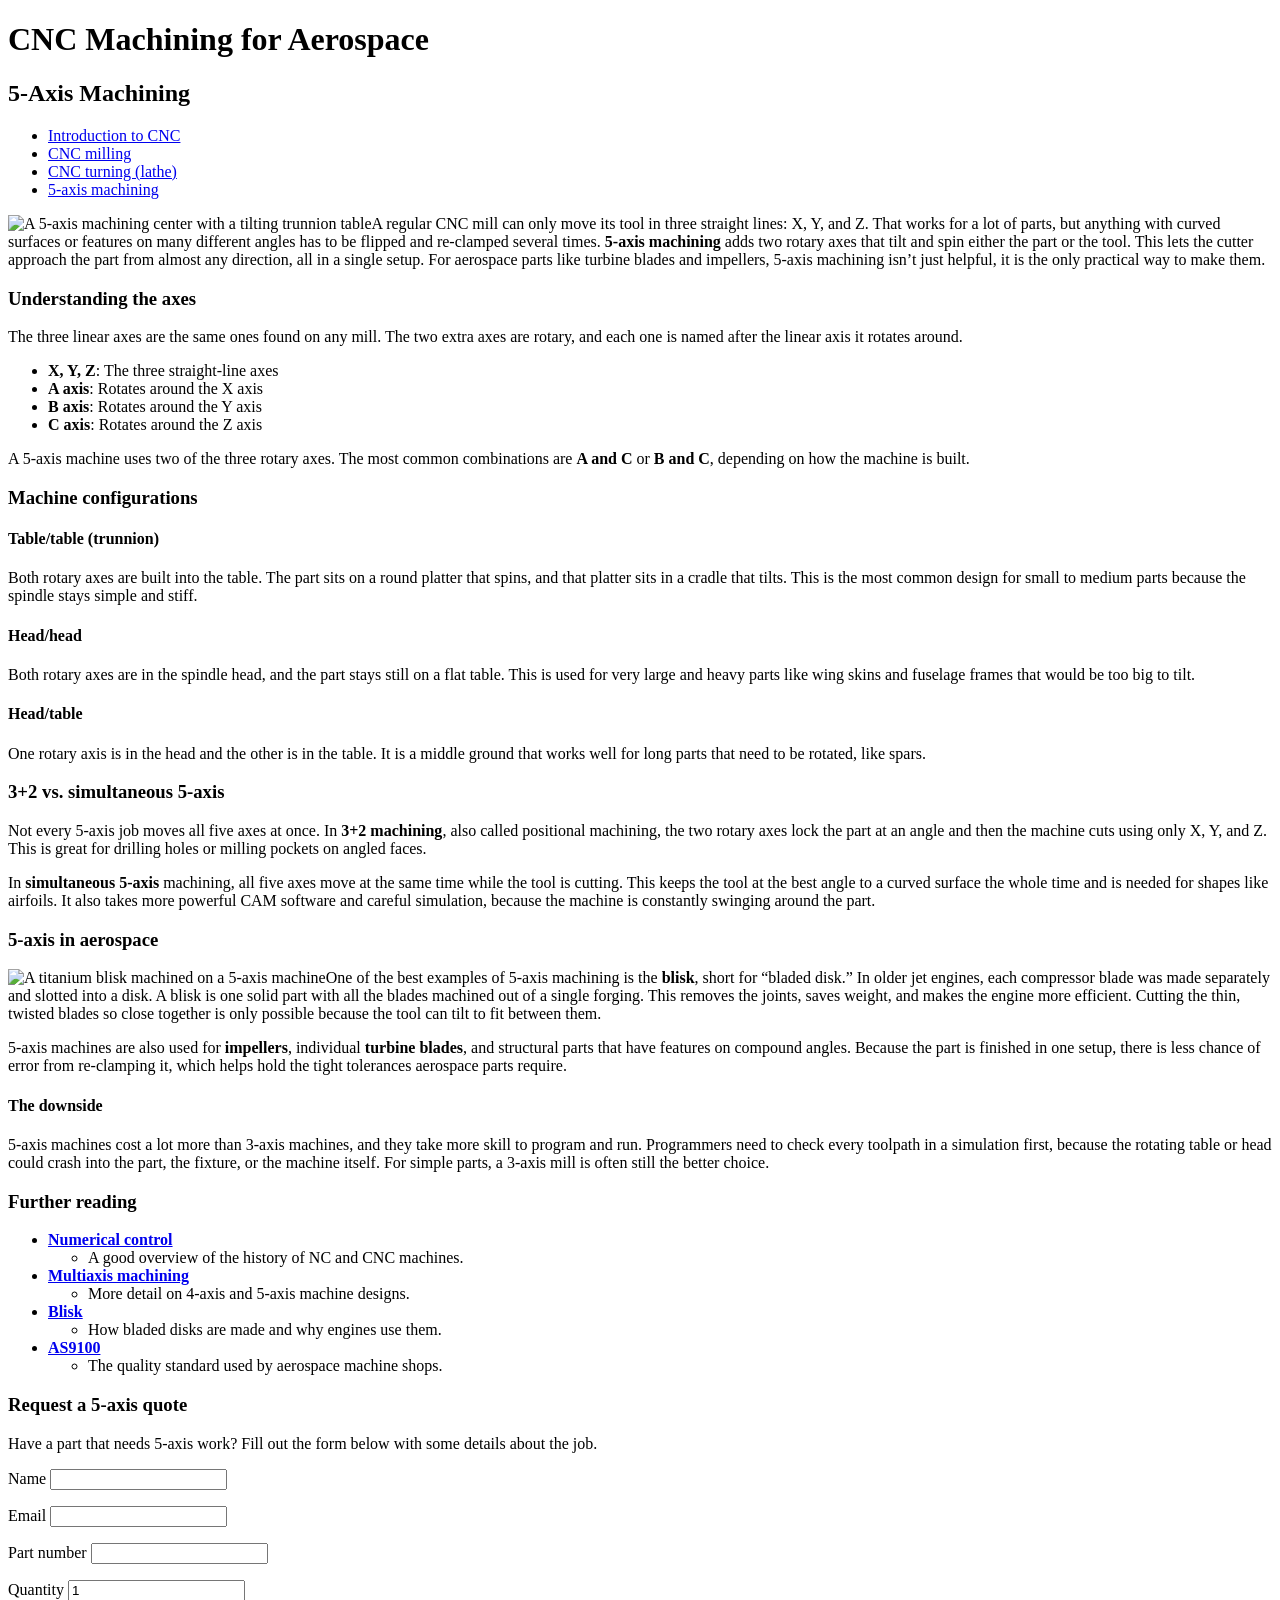
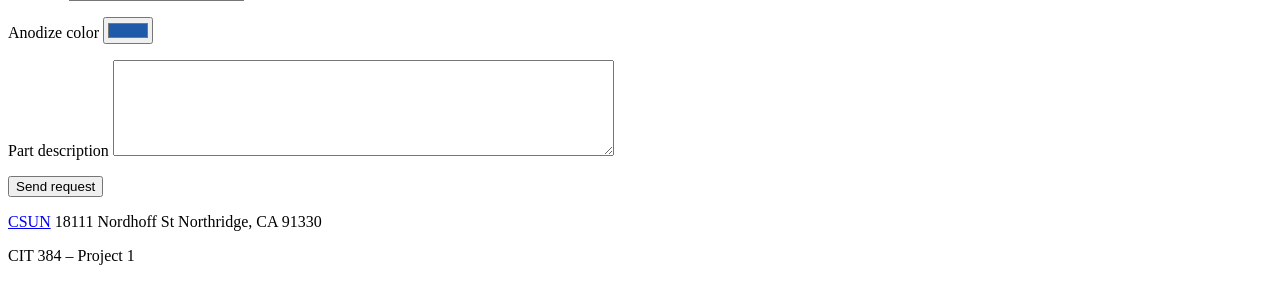
==== fiveaxis.html @ d52825aa "Add files via upload" ====
<!DOCTYPE html>
<!--
  CIT 384 - Project 1
  5-Axis Machining page
-->
<html lang="en">
  <head>
    <meta charset="utf-8" />
    <title>5-Axis Machining</title>
    <link href="css/styles.css" rel="stylesheet" type="text/css" />
  </head>
  <body>
    <header role="banner">
      <h1>CNC Machining for Aerospace</h1>
      <h2>5-Axis Machining</h2>
      <nav role="navigation">
        <ul>
          <li><a href="index.html" title="Introduction to CNC machining">Introduction to CNC</a></li>
          <li><a href="milling.html" title="CNC milling">CNC milling</a></li>
          <li><a href="turning.html" title="CNC turning">CNC turning (lathe)</a></li>
          <li><a href="fiveaxis.html" title="5-axis machining" class="current">5-axis machining</a></li>
        </ul>
      </nav>
    </header>
    <main role="main">
      <article role="article">
        <header>
          <p>
            <img
              src="images/five-axis.jpg"
              alt="A 5-axis machining center with a tilting trunnion table"
              width="450"
              height="400"
              class="floatRight"
            />A regular CNC mill can only move its tool in three straight
            lines: X, Y, and Z. That works for a lot of parts, but anything
            with curved surfaces or features on many different angles has to
            be flipped and re-clamped several times. <b>5-axis machining</b>
            adds two rotary axes that tilt and spin either the part or the
            tool. This lets the cutter approach the part from almost any
            direction, all in a single setup. For aerospace parts like turbine
            blades and impellers, 5-axis machining isn&rsquo;t just helpful,
            it is the only practical way to make them.
          </p>
        </header>
        <section>
          <h3>Understanding the axes</h3>
          <p>
            The three linear axes are the same ones found on any mill. The
            two extra axes are rotary, and each one is named after the linear
            axis it rotates around.
          </p>
          <ul>
            <li><b>X, Y, Z</b>: The three straight-line axes</li>
            <li><b>A axis</b>: Rotates around the X axis</li>
            <li><b>B axis</b>: Rotates around the Y axis</li>
            <li><b>C axis</b>: Rotates around the Z axis</li>
          </ul>
          <p>
            A 5-axis machine uses two of the three rotary axes. The most common
            combinations are <b>A and C</b> or <b>B and C</b>, depending on how
            the machine is built.
          </p>
        </section>
        <section>
          <h3>Machine configurations</h3>
          <h4>Table/table (trunnion)</h4>
          <p>
            Both rotary axes are built into the table. The part sits on a
            round platter that spins, and that platter sits in a cradle that
            tilts. This is the most common design for small to medium parts
            because the spindle stays simple and stiff.
          </p>
          <h4>Head/head</h4>
          <p>
            Both rotary axes are in the spindle head, and the part stays still
            on a flat table. This is used for very large and heavy parts like
            wing skins and fuselage frames that would be too big to tilt.
          </p>
          <h4>Head/table</h4>
          <p>
            One rotary axis is in the head and the other is in the table. It
            is a middle ground that works well for long parts that need to be
            rotated, like spars.
          </p>
        </section>
        <section>
          <h3>3+2 vs. simultaneous 5-axis</h3>
          <p>
            Not every 5-axis job moves all five axes at once. In
            <b>3+2 machining</b>, also called positional machining, the two
            rotary axes lock the part at an angle and then the machine cuts
            using only X, Y, and Z. This is great for drilling holes or milling
            pockets on angled faces.
          </p>
          <p>
            In <b>simultaneous 5-axis</b> machining, all five axes move at the
            same time while the tool is cutting. This keeps the tool at the
            best angle to a curved surface the whole time and is needed for
            shapes like airfoils. It also takes more powerful CAM software and
            careful simulation, because the machine is constantly swinging
            around the part.
          </p>
        </section>
        <section>
          <h3>5-axis in aerospace</h3>
          <p>
            <img
              src="images/blisk.jpg"
              alt="A titanium blisk machined on a 5-axis machine"
              width="500"
              height="500"
              class="floatLeft"
            />One of the best examples of 5-axis machining is the
            <b>blisk</b>, short for &ldquo;bladed disk.&rdquo; In older jet
            engines, each compressor blade was made separately and slotted
            into a disk. A blisk is one solid part with all the blades machined
            out of a single forging. This removes the joints, saves weight, and
            makes the engine more efficient. Cutting the thin, twisted blades
            so close together is only possible because the tool can tilt to
            fit between them.
          </p>
          <p>
            5-axis machines are also used for <b>impellers</b>, individual
            <b>turbine blades</b>, and structural parts that have features on
            compound angles. Because the part is finished in one setup, there
            is less chance of error from re-clamping it, which helps hold the
            tight tolerances aerospace parts require.
          </p>
          <aside role="complementary">
            <h4>The downside</h4>
            <p>
              5-axis machines cost a lot more than 3-axis machines, and they
              take more skill to program and run. Programmers need to check
              every toolpath in a simulation first, because the rotating table
              or head could crash into the part, the fixture, or the machine
              itself. For simple parts, a 3-axis mill is often still the better
              choice.
            </p>
          </aside>
        </section>
        <section>
          <h3>Further reading</h3>
          <ul>
            <li>
              <a
                href="https://en.wikipedia.org/wiki/Numerical_control"
                title="Numerical control on Wikipedia"
                target="_blank"
                rel="noopener noreferrer"
                ><b>Numerical control</b></a
              >
              <ul>
                <li>
                  A good overview of the history of NC and CNC machines.
                </li>
              </ul>
            </li>
            <li>
              <a
                href="https://en.wikipedia.org/wiki/Multiaxis_machining"
                title="Multiaxis machining on Wikipedia"
                target="_blank"
                rel="noopener noreferrer"
                ><b>Multiaxis machining</b></a
              >
              <ul>
                <li>More detail on 4-axis and 5-axis machine designs.</li>
              </ul>
            </li>
            <li>
              <a
                href="https://en.wikipedia.org/wiki/Blisk"
                title="Blisk on Wikipedia"
                target="_blank"
                rel="noopener noreferrer"
                ><b>Blisk</b></a
              >
              <ul>
                <li>How bladed disks are made and why engines use them.</li>
              </ul>
            </li>
            <li>
              <a
                href="https://en.wikipedia.org/wiki/AS9100"
                title="AS9100 on Wikipedia"
                target="_blank"
                rel="noopener noreferrer"
                ><b>AS9100</b></a
              >
              <ul>
                <li>The quality standard used by aerospace machine shops.</li>
              </ul>
            </li>
          </ul>
        </section>
        <section>
          <h3>Request a 5-axis quote</h3>
          <p>
            Have a part that needs 5-axis work? Fill out the form below with
            some details about the job.
          </p>
          <!--
            MDN EXPLORATION - ELEMENT: <input>
            What: <input> creates an interactive control that lets the user
            enter data. The type attribute decides what kind of control it
            is (text box, email, number, color picker, button, etc.).
            Where: Every field in this quote form, including the submit
            button at the bottom.
            How: I use type="text" for the name and part number,
            type="email" for the email, type="number" for the quantity,
            type="color" for the finish color, and type="submit" for the
            button.

            MDN EXPLORATION - ATTRIBUTE: name
            What: The name attribute gives a form control a name. When the
            form is submitted, the data is sent as name=value pairs.
            Where: On every <input> and the <textarea> in this form.
            How: Names like "customerName" and "partDescription" label each
            piece of data so it can be identified after the form is sent.
            (I also use name on the <slot> element in index.html.)
          -->
          <form action="#" method="get" class="quoteForm">
            <p>
              <label for="customerName">Name</label>
              <input type="text" id="customerName" name="customerName" required />
            </p>
            <p>
              <label for="customerEmail">Email</label>
              <input type="email" id="customerEmail" name="customerEmail" required />
            </p>
            <p>
              <label for="partNumber">Part number</label>
              <input type="text" id="partNumber" name="partNumber" />
            </p>
            <p>
              <label for="quantity">Quantity</label>
              <input type="number" id="quantity" name="quantity" min="1" value="1" />
            </p>
            <!--
              MDN EXPLORATION - ATTRIBUTE: alpha
              What: alpha is a boolean attribute for <input type="color">.
              When it is added, the color picker also lets the user pick an
              opacity (alpha channel) along with the color.
              Where: On the "Anodize color" input below.
              How: Customers pick the dye color for anodized aluminum parts,
              and the opacity lets them ask for a lighter, see-through tint.
              Note: alpha is a newer attribute, so browsers that don't
              support it yet just show the normal color picker.
            -->
            <p>
              <label for="anodizeColor">Anodize color</label>
              <input type="color" id="anodizeColor" name="anodizeColor" value="#1e5aa8" alpha />
            </p>
            <!--
              MDN EXPLORATION - ELEMENT: <textarea>
              What: <textarea> is a multi-line plain text box. Unlike a text
              <input>, it lets the user type several lines and paragraphs.
              Where: The "Part description" field below.
              How: Customers use it to describe the material, tolerances,
              and anything else about their part.

              MDN EXPLORATION - ATTRIBUTE: cols
              What: cols sets the visible width of a <textarea> measured in
              average character widths. The default is 20.
              Where: On the <textarea> below (cols="60").
              How: I set it to 60 so the box is wide enough to type a full
              sentence without wrapping too early. I did not set a CSS width
              on the textarea so that cols controls its size.
            -->
            <p>
              <label for="partDescription">Part description</label>
              <textarea id="partDescription" name="partDescription" cols="60" rows="6"></textarea>
            </p>
            <p>
              <input type="submit" value="Send request" />
            </p>
          </form>
        </section>
      </article>
    </main>
    <footer role="contentinfo">
      <p>
        <a href="https://www.csun.edu" title="CSUN Website" target="_blank" rel="noopener noreferrer">CSUN</a>
        18111 Nordhoff St Northridge, CA 91330
      </p>
      <p>CIT 384 &ndash; Project 1</p>
    </footer>
  </body>
</html>
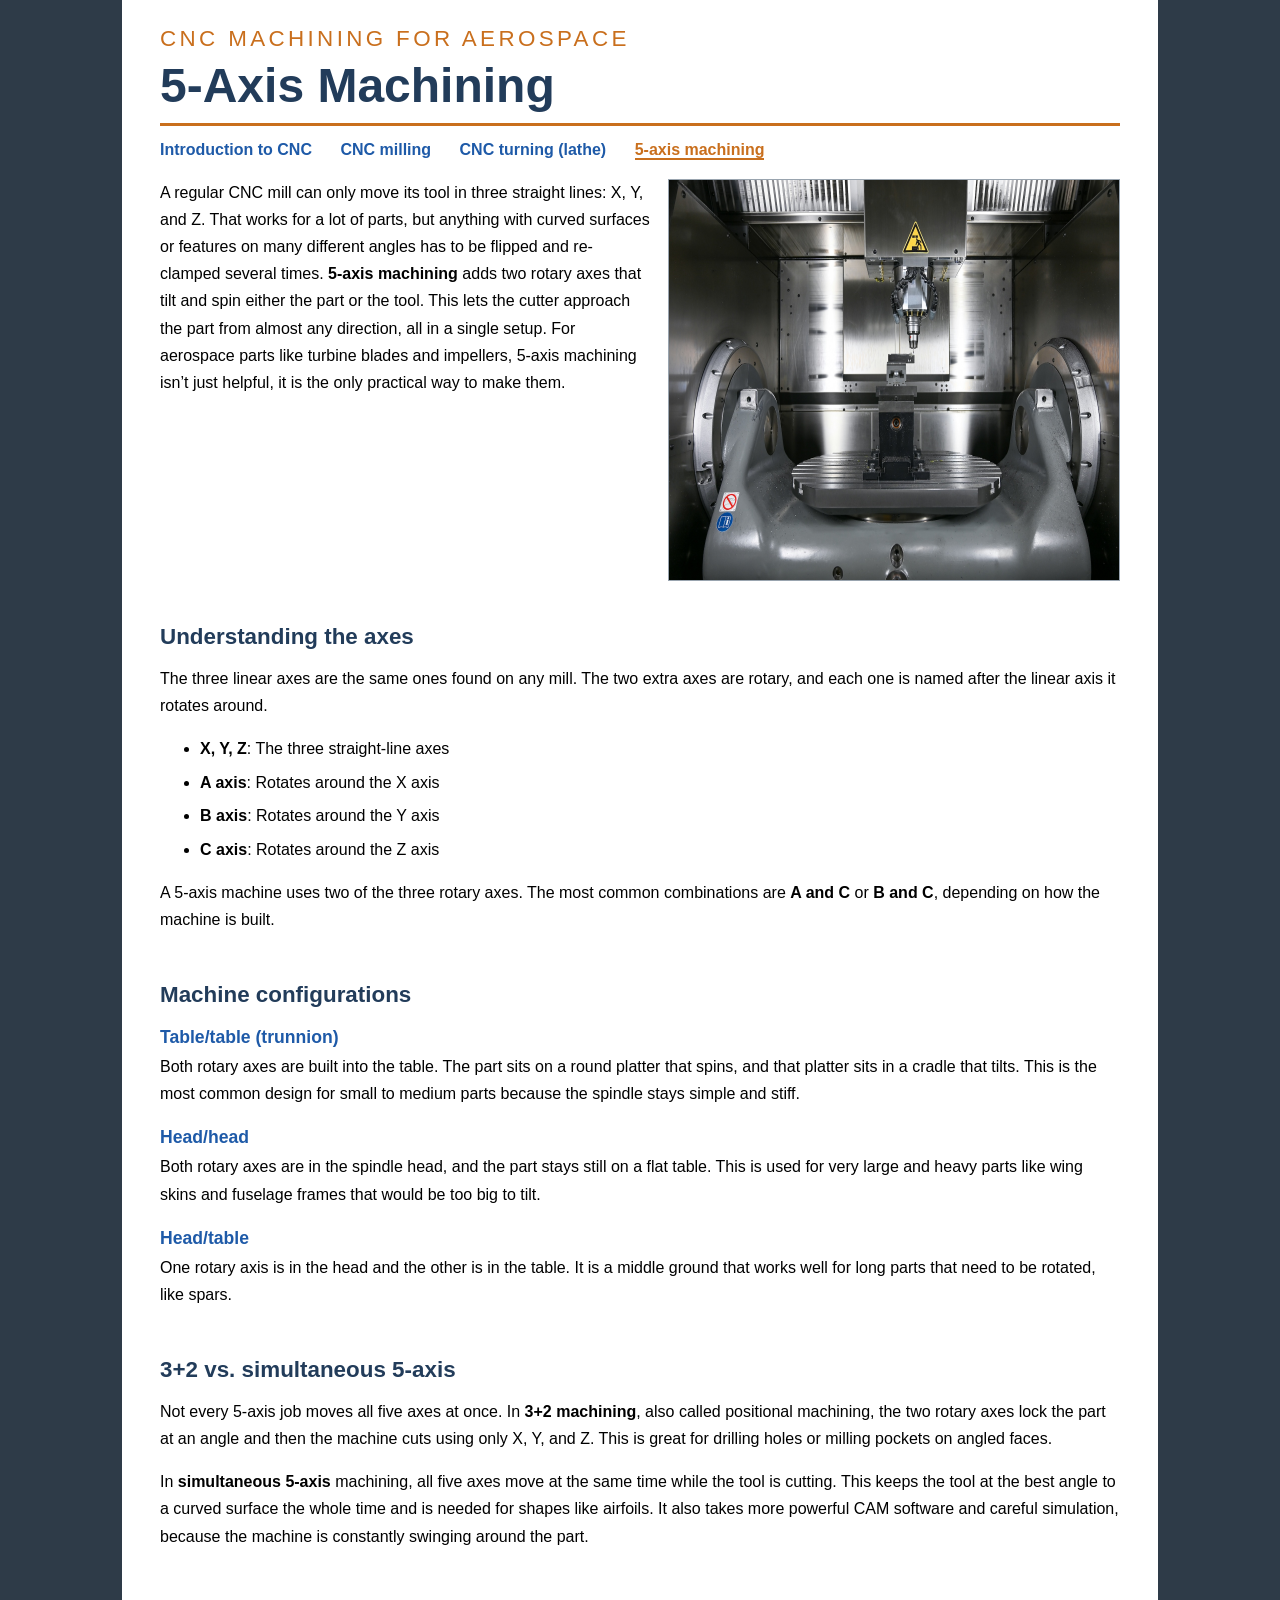
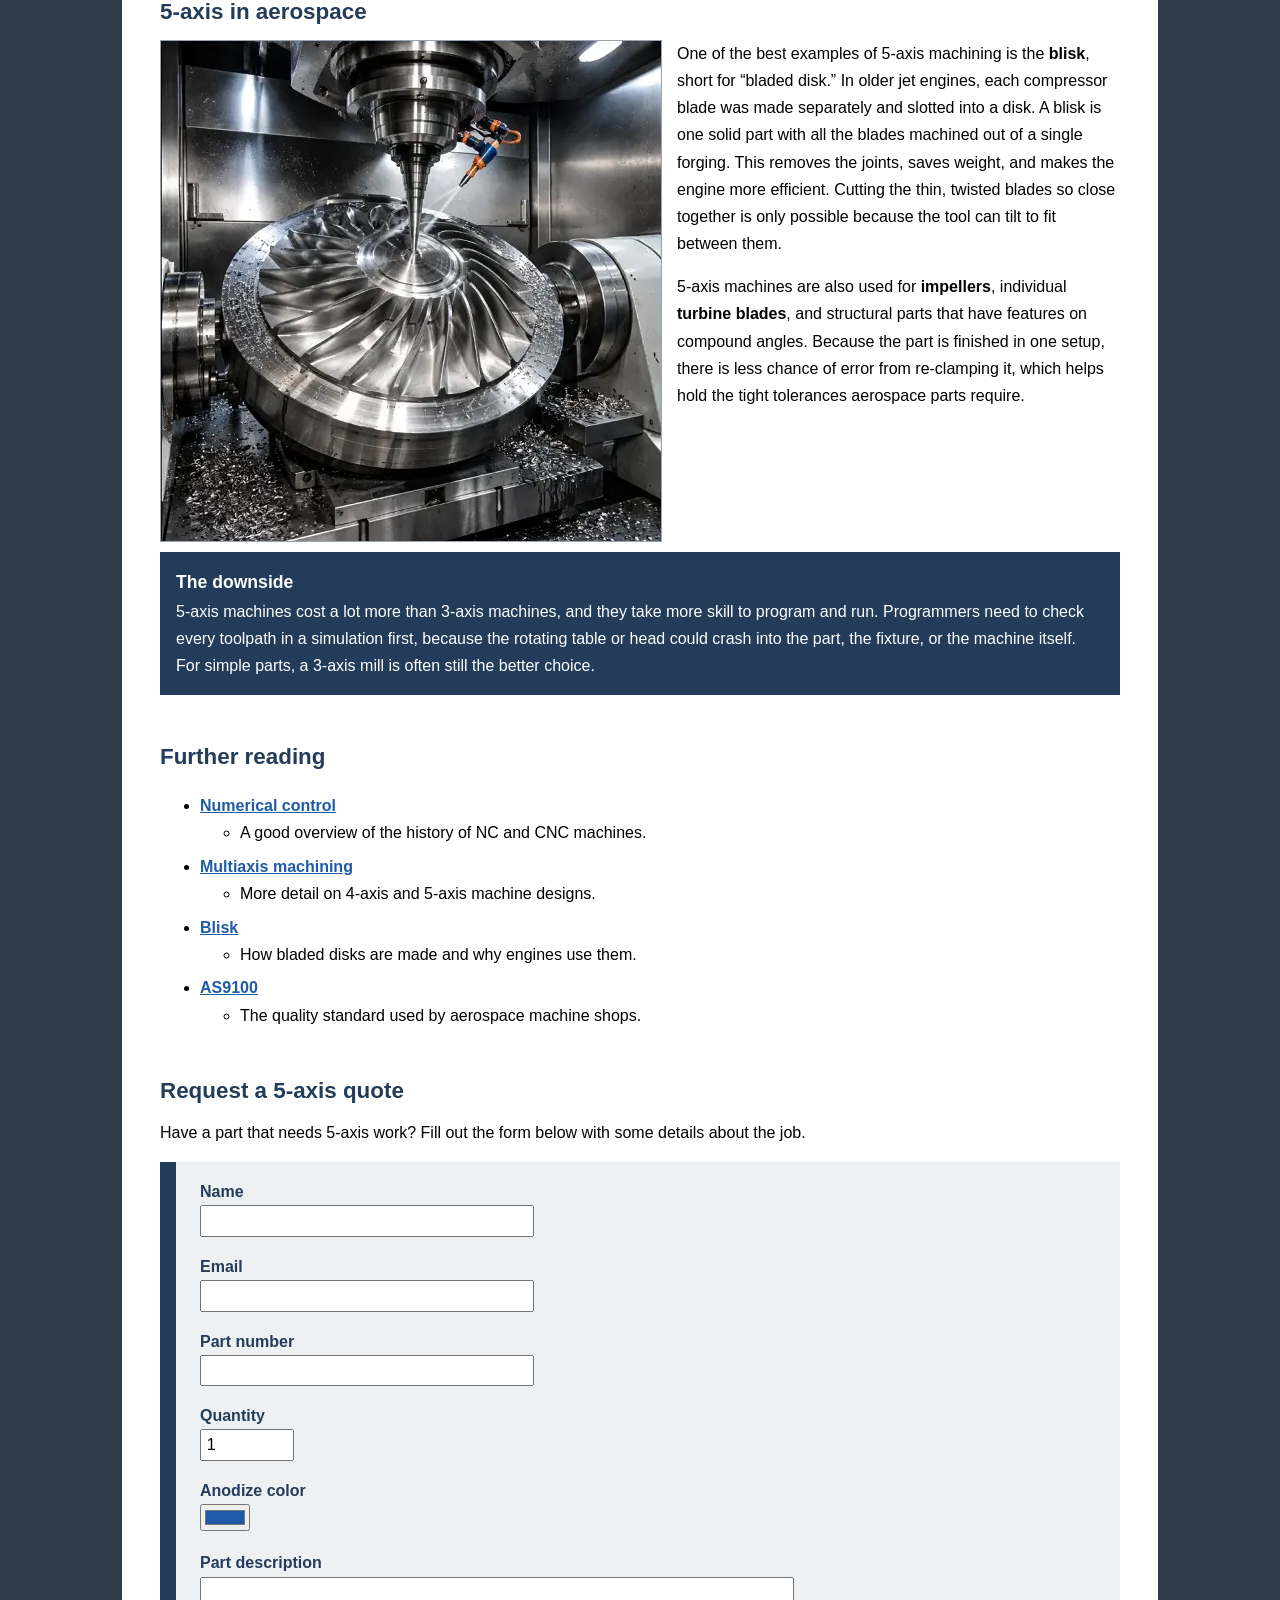
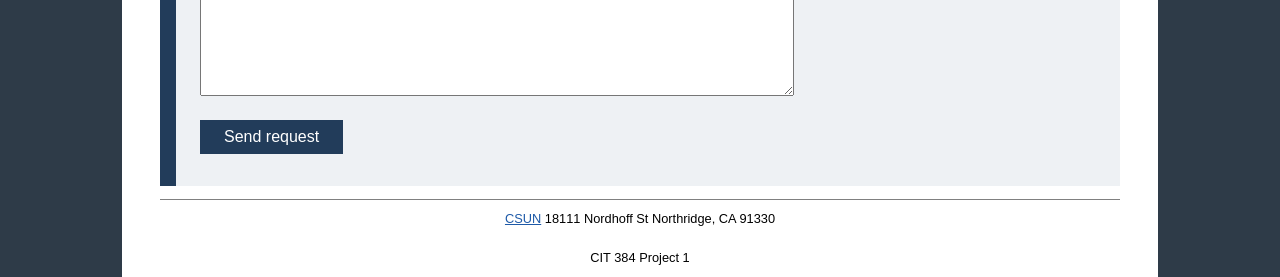
==== commit e626998f: "Update fiveaxis.html" ====
--- a/fiveaxis.html
+++ b/fiveaxis.html
@@ -284,7 +284,7 @@
         <a href="https://www.csun.edu" title="CSUN Website" target="_blank" rel="noopener noreferrer">CSUN</a>
         18111 Nordhoff St Northridge, CA 91330
       </p>
-      <p>CIT 384 &ndash; Project 1</p>
+      <p>CIT 384 Project 1</p>
     </footer>
   </body>
 </html>
--- a/css/styles.css
+++ b/css/styles.css
@@ -0,0 +1,172 @@
+/* CIT 384 - Project 1 - CNC Machining for Aerospace */
+html, body {
+	background: #2e3b48; /* Gunmetal */
+	margin: 0;
+}
+h1, h2, h3, h4, h5, h6, p {
+	margin: 0;
+	padding: 0;
+}
+h1, h2, h3, h4, h5, h6 {
+	color: rgb(34, 60, 90);
+}
+body {
+	font-family: Tahoma, Geneva, sans-serif;
+	font-size: 100%;
+	width: 75%;
+	margin-right: auto;
+	margin-left: auto;
+	padding: 2% 3% 0;
+	background: white;
+	line-height: 1.7;
+}
+h1 {
+	font: 1.4em Tahoma, Geneva, sans-serif;
+	text-transform: uppercase;
+	letter-spacing: .15em;
+	margin-bottom: .3em;
+	color: rgb(201, 111, 29);
+}
+h2 {
+	font: 3em "Trebuchet MS", Helvetica, sans-serif;
+	font-weight: bold;
+	margin-bottom: .2em;
+}
+h3 {
+	font-size: 1.4em;
+	margin-top: 1.2em;
+	margin-bottom: .4em;
+}
+h4 {
+	font-size: 1.1em;
+	color: rgb(30, 90, 168);
+}
+p {
+	margin-bottom: 1em;
+}
+li {
+	margin-bottom: .4em;
+}
+a {
+	color: rgb(30, 90, 168);
+}
+a:hover {
+	color: rgb(201, 111, 29);
+}
+header h2 {
+	padding-bottom: .2em;
+	border-bottom: 3px solid #C96F1D;
+}
+/* nav links sit in one row under the page title */
+nav ul {
+	margin: 0 0 1em;
+	padding: 0;
+	list-style: none;
+}
+nav li {
+	display: inline;
+	margin-right: 1.5em;
+}
+nav a {
+	text-decoration: none;
+	font-weight: bold;
+}
+nav a.current {
+	color: rgb(201, 111, 29);
+	border-bottom: 2px solid #C96F1D;
+}
+/* keeps floated images inside their section */
+article > header, section {
+	overflow: auto;
+}
+pre {
+	font-size: 1.1em;
+	color: #d6f5d0;
+	padding: .5em 1em;
+	border-left: 1em solid #C96F1D;
+	background: #3a4550;
+	white-space: pre-wrap;
+	word-wrap: break-word;
+	width: 75%;
+}
+aside {
+	clear: both;
+	padding: 1em;
+	background: rgb(34, 60, 90);
+	color: white;
+	margin-bottom: 1em;
+}
+aside h4 {
+	color: white;
+}
+aside p {
+	margin-bottom: 0;
+}
+/* gray box shows where each photo goes until it is added */
+img {
+	background: #dde2e7;
+	border: 1px solid #99a4af;
+}
+.floatRight {
+	float: right;
+	margin: 0 0 10px 15px;
+}
+.floatLeft {
+	float: left;
+	margin: 0 15px 10px 0;
+}
+/* fact card that uses <slot> on index.html */
+.factCard {
+	clear: both;
+	margin-bottom: 1em;
+}
+.factCard p {
+	margin-bottom: 0;
+}
+/* quote form on fiveaxis.html */
+.quoteForm {
+	padding: 1em 1.5em;
+	background: #eef1f4;
+	border-left: 1em solid rgb(34, 60, 90);
+}
+.quoteForm label {
+	display: block;
+	font-weight: bold;
+	color: rgb(34, 60, 90);
+}
+.quoteForm input[type="text"], .quoteForm input[type="email"] {
+	width: 20em;
+	padding: .3em;
+	font-size: 1em;
+}
+.quoteForm input[type="number"] {
+	width: 5em;
+	padding: .3em;
+	font-size: 1em;
+}
+/* no width here so the cols attribute sets the size */
+.quoteForm textarea {
+	padding: .3em;
+	font: 1em Tahoma, Geneva, sans-serif;
+}
+.quoteForm input[type="submit"] {
+	padding: .5em 1.5em;
+	font-size: 1em;
+	color: white;
+	background: rgb(34, 60, 90);
+	border: none;
+	cursor: pointer;
+}
+.quoteForm input[type="submit"]:hover {
+	background: rgb(201, 111, 29);
+}
+footer {
+	border-top: 1px solid gray;
+	text-align: center;
+	font-size: .8em;
+	line-height: 3em;
+	margin-top: 1em;
+}
+footer p {
+	margin-bottom: 0;
+}
